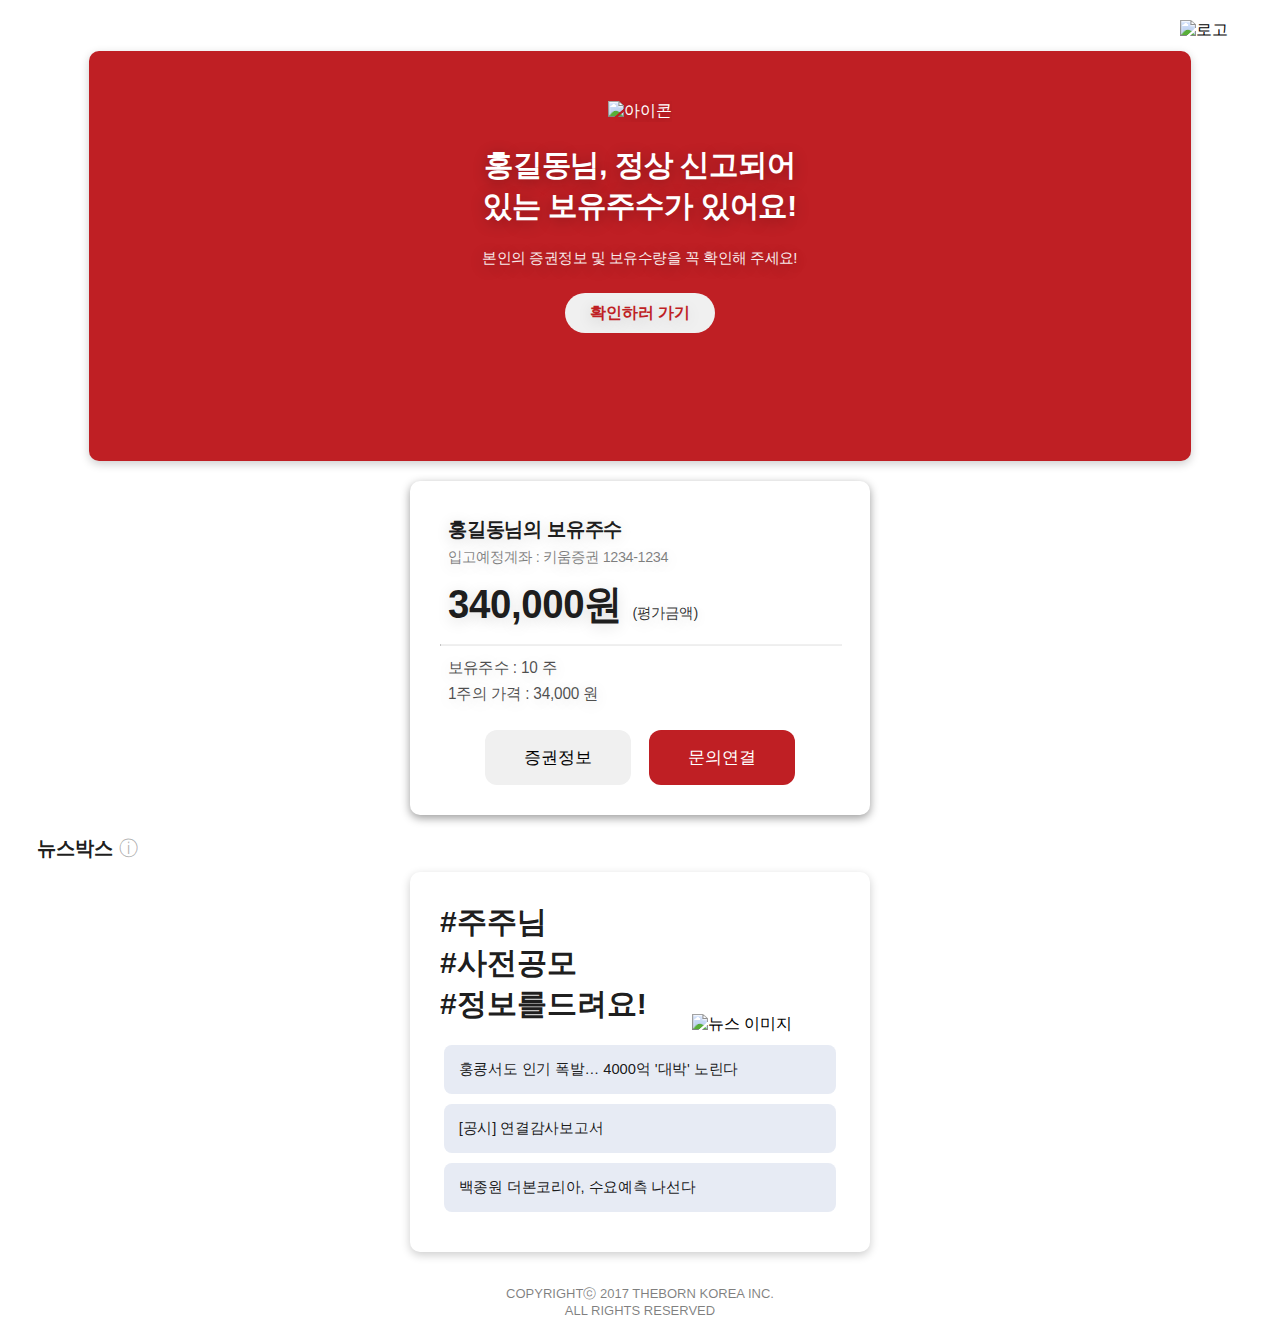
==== wallet.html @ d35fd093 "Add files via upload" ====
<!DOCTYPE html>
<html lang="ko">
<head>
  <meta charset="UTF-8">
  <meta name="viewport" content="width=device-width, initial-scale=1.0">
  <meta http-equiv="X-UA-Compatible" content="IE=edge">
  <title>내 보유주수</title>
  <link rel="stylesheet" href="https://cdn.jsdelivr.net/gh/orioncactus/pretendard/dist/web/static/pretendard.css">
  <link rel="stylesheet" href="wallet.css">
  <style>
    .popup {
      display: none; 
      position: fixed;
      z-index: 7000;
      left: 0; top: 0; width: 100%;  min-height: 170vh;
      overflow: visible; background-color: rgba(0, 0, 0, 0.4); padding-top: 60px;
    }

    .popup-content {
      background-color: white; margin: 5% auto; padding: 20px; overflow: visible;
      border: 1px solid #888; width: 80%; max-width: 500px; border-radius: 10px;
      opacity: 0; transform: translateY(-20px); transition: opacity 0.3s ease-out, transform 0.3s ease-out; 
      animation: fadeIn 0.5s forwards;
    }

    @keyframes fadeIn {
      to { opacity: 1; transform: translateY(0); }
    }

    .close-button {
      color: #aaa; float: right; font-size: 28px; font-weight: bold;
    }

    .close-button:hover { color: black; cursor: pointer; }

    .info-summary, .info-card {
      display: flex; flex-direction: column; gap: 10px; margin-bottom: 20px;
    }

    .info-item {
      background: #f9f9f9; border: 1px solid #ddd; border-radius: 8px;
      padding: 10px; box-shadow: 0 2px 4px rgba(0, 0, 0, 0.1);
      transition: transform 0.2s ease; 
    }

    .info-item:hover { transform: scale(1.02); }

    .info-item h3, .info-card h3 {
      margin: 0; font-size: 1.1em;
    }

    .info-item p, .info-card p {
      margin: 5px 0 0; font-size: 0.9em;
    }
  </style>
</head>
<body>
  <div class="container">
    <div class="header">
      <img src="https://i.ibb.co/wWyB75X/image.png" alt="로고" class="logo">
    </div>
    <div class="info-box">
      <img src="https://i.ibb.co/7SLFZxN/image.png" alt="아이콘" class="icon">
      <h1 class="greeting"></h1>
      <p class="small-text">본인의 증권정보 및 보유수량을 꼭 확인해 주세요!</p>
      <button class="action-button">확인하러 가기</button>
    </div>
    
    <div class="wallet-box">
      <h2 class="account-name"></h2>
      <p class="account-number"></p>
      <p class="shares-value"></p>
      <hr class="divider">
      <p class="shares-info"></p>
      <p class="price-info"></p>
      
      <div class="button-container">
        <button class="wallet-action-button button-one" id="infoButton">증권정보</button>
        <button class="wallet-action-button button-two" id="contactButton">문의연결</button>
      </div>         
    </div>

    <!-- 뉴스 제목 추가 -->
    <div class="news-title">
      &nbsp;&nbsp;&nbsp;뉴스박스
      <span class="info-icon" onclick="showTooltip(event)">ⓘ</span>
      <div class="tooltip">더본코리아 공모 관련 종합뉴스입니다.<br>최신시각: <span id="current-time"></span></div>
    </div>
  
<!-- 뉴스 박스 추가 -->
<div class="news-box">
  <div class="news-content">
    <!-- 추가할 텍스트 -->
    <div class="news-text">
      <span class="text-light">#주주님</span><br>
      <span class="text-medium">#사전공모</span><br>
      <span class="text-bold">#정보를드려요!</span>
    </div>
    <!-- 이미지 추가 -->
    <img src="https://i.ibb.co/j3T1kHC/image.png" alt="뉴스 이미지" class="news-image">
  </div>
  
        <!-- 뉴스 항목 텍스트 -->
        <div class="news-items">
          <a href="https://m.news.nate.com/view/20241017n43478" class="news-item">홍콩서도 인기 폭발… 4000억 '대박' 노린다</a>
          <a href="https://dart.fss.or.kr/dsaf001/main.do?rcpNo=20240411003511" class="news-item">[공시] 연결감사보고서</a>
          <a href="https://news.nate.com/view/20241013n14222" class="news-item">백종원 더본코리아, 수요예측 나선다</a>
      </div>
  </div>

  <div id="infoPopup" class="popup">
    <div class="popup-content">
      <span class="close-button">&times;</span>
      <h2>증권세부정보</h2>
      <div class="info-summary">
        <div class="info-item"><h3>증권명</h3><p>더본코리아</p></div>
        <div class="info-item"><h3>증권코드</h3><p>951070</p></div>
        <div class="info-item"><h3>업종</h3><p>경영 컨설팅업</p></div>
        <div class="info-item"><h3>대표이사</h3><p>백종원</p></div>
        <div class="info-item"><h3>사업자등록번호</h3><p>211-86-00870</p></div>
        <div class="info-item"><h3>주간사</h3><p>한국투자증권, NH투자증권</p></div>
        <hr class="divider">
        <div class="info-card">
          <div class="info-item"><h3>MY 보유주수</h3><p class="shares-info-popup"></p></div>
            <div class="info-item"><h3>MY 증권계좌</h3><p class="account-number-popup"></p></div> <!-- 수정된 부분 -->
            <div class="info-item"><h3>MY 총 평가금액</h3><p class="total-value-popup"></p></div>
        </div>
      </div>
    </div>
  </div>
  <div class="footer">
    <p>COPYRIGHTⓒ 2017 THEBORN KOREA INC.<br>ALL RIGHTS RESERVED</p>
</div>

<script>
fetch('data.json')
        .then(response => response.json())
        .then(data => {
          document.querySelector('.greeting').innerHTML = `${data.name}님, 정상 신고되어<br>있는 보유주수가 있어요!`;
          document.querySelector('.account-name').innerText = `${data.name}님의 보유주수`;
          document.querySelector('.account-number').innerText = `입고예정계좌 : ${data.accountNumber}`;
          
          const totalValue = data.shares * data.pricePerShare;
          document.querySelector('.shares-value').innerHTML = `${totalValue.toLocaleString()}원 <span class="small-text">(평가금액)</span>`;
          document.querySelector('.shares-info').innerText = `보유주수 : ${data.shares} 주`;
          document.querySelector('.price-info').innerText = `1주의 가격 : ${data.pricePerShare.toLocaleString()} 원`;
          
          document.querySelector('.shares-info-popup').innerText = `${data.shares}주`;
          document.querySelector('.account-number-popup').innerText = `${data.accountNumber}`; // 변경된 부분
          document.querySelector('.total-value-popup').innerText = `${totalValue.toLocaleString()} 원`;
          
          const contactButton = document.getElementById('contactButton');
          if (contactButton) {
              contactButton.addEventListener('click', () => {
                  window.location.href = `tel:${data.담당자연락처}`; 
              });
        }
      })
      .catch(error => {
        console.error('데이터 로드 중 오류 발생:', error);
        document.querySelector('.greeting').innerHTML = '회원님, 정상 신고되어<br>있는 보유주수가 있어요!';
      });

    document.querySelector('.action-button').addEventListener('click', () => {
      const walletBox = document.querySelector('.wallet-box');
      walletBox.scrollIntoView({ behavior: 'smooth' });
      walletBox.style.animation = 'bounce 0.8s ease-in-out'; 
      walletBox.addEventListener('animationend', () => walletBox.style.animation = '');
    });

    document.getElementById('infoButton').addEventListener('click', () => {
      document.getElementById('infoPopup').style.display = 'block';
    });

    document.querySelector('.close-button').addEventListener('click', () => {
      document.getElementById('infoPopup').style.display = 'none';
    });

    window.onclick = function(event) {
      if (event.target === document.getElementById('infoPopup')) {
        document.getElementById('infoPopup').style.display = 'none';
      }
    }

    function showTooltip(event) {
        const tooltip = event.target.nextElementSibling; // 아이콘 다음의 요소(툴팁) 선택
        const currentTimeElement = document.getElementById('current-time');

        // 현재 날짜와 시간을 얻어오는 함수
        function getCurrentDateTime() {
          const now = new Date();
          const year = now.getFullYear();
          const month = String(now.getMonth() + 1).padStart(2, '0'); // 월은 0부터 시작하므로 +1
          const day = String(now.getDate()).padStart(2, '0');
          const hours = String(now.getHours()).padStart(2, '0');
          const minutes = String(now.getMinutes()).padStart(2, '0');
          const seconds = String(now.getSeconds()).padStart(2, '0');
          return `${year}년 ${month}월 ${day}일 ${hours}:${minutes}:${seconds}`;
        }

        // 툴팁 안에 현재 날짜와 시간을 업데이트
        currentTimeElement.textContent = getCurrentDateTime();
        
        // 툴팁 보이기/숨기기 토글
        tooltip.classList.toggle('show');

        // 툴팁을 클릭하면 자동으로 숨김
        setTimeout(() => {
            tooltip.classList.remove('show'); // 일정 시간 후에 숨김
        }, 3000); // 3초 후에 숨김
    }

    document.addEventListener("DOMContentLoaded", function () {
    window.scrollTo({ top: 0, behavior: "smooth" });

    // 스크롤을 감성적으로 부드럽게 처리
    window.addEventListener("wheel", function (event) {
      event.preventDefault();
      window.scrollBy({
        top: event.deltaY * 0.7, // 스크롤 속도를 70%로 낮추어 부드럽게
        behavior: "smooth"
      });
    }, { passive: false });
  });
</script>

</body>
</html>
---- wallet.css ----
body {
    font-family: 'Pretendard', sans-serif; /* Pretendard 폰트 적용 */
    margin: 0;
    padding: 0;
    background-color: white;
    overflow-y: scroll; /* 스크롤은 가능하게 설정 */
    animation: slideIn 1.3s ease forwards; /* 애니메이션 적용 */
    scroll-behavior: smooth; /* 부드러운 스크롤 효과 추가 */
}

/* 스크롤바 숨기기 */
body::-webkit-scrollbar {
    display: none; /* Safari와 Chrome의 스크롤바 숨김 */
}

@keyframes slideIn {
    0% {
        transform: translateY(-10%);
        opacity: 0;
    }
    100% {
        transform: translateY(0);
        opacity: 1;
        overflow-y: auto; /* 애니메이션 후 스크롤 표시 */
    }
}

.container {
    display: flex;
    flex-direction: column;
    align-items: flex-start; /* 오른쪽 정렬 */
    padding: 20px;
    height: 100vh; /* 전체 높이 */
}

.header {
    margin-bottom: 20px; /* 상단 여백 */
    display: flex; /* flex 사용 */
    justify-content: flex-end; /* 오른쪽 정렬 */
    width: 100%; /* 헤더의 너비를 100%로 설정 */
}

.logo {
    width: 80px; /* 로고 크기 조정 */
}

.info-box {
    background-color: #bf1f24; /* 보라색 배경 */
    color: white; /* 글자 색상 */
    border-radius: 10px;
    padding: 30px; /* 내부 여백 */
    text-align: center;
    width: 84%; /* 너비 설정 */
    height: 60vh; /* 전체 화면 높이의 60%로 설정 */
    min-height: 350px; /* 최소 높이 설정 */
    max-height: 350px; /* 최대 높이 설정 */
    margin: 0 auto; /* 중앙 정렬 */
    box-shadow: 0 3px 10px rgba(0, 0, 0, 0.2); /* 은은한 그림자 */
    text-shadow: 0 3px 15px rgba(0, 0, 0, 0.3); /* 은은한 그림자 */
    margin-top: -10px;
}

.icon {
    width: 120px; /* 아이콘 크기 조정 */
    margin-top: 20px; /* 위쪽 여백 추가 */
    margin-bottom: 3px; /* 아이콘과 텍스트 간격 */
}

.greeting {
    font-weight: 600; /* 폰트 두께 조정 (100, 200, 300 사용 가능) */
    font-size: 30px; /* 글자 크기 조정 */
    transform: scaleX(0.98); /* 가운데 정렬 */
    letter-spacing: -0.5px;
}

.small-text {
    font-weight: 300; /* 더 얇은 글씨로 설정 */
    font-size: 15px; /* 작은 글씨 크기 */
    margin-top: 22px; /* 위쪽 여백 추가 */
    transform: scaleX(0.98); /* 가운데 정렬 */
    letter-spacing: -0.3px;
    opacity: 0.9;
}

.action-button {
    margin-top: 10px; /* 버튼 위쪽 여백 */
    padding: 10px 25px; /* 버튼 패딩 */
    background-color: #f0f0f0; /* 버튼 배경색 */
    color: #bf1f24; /* 글자 색상 */
    border: none; /* 테두리 없음 */
    border-radius: 50px; /* 둥근 모서리 */
    cursor: pointer; /* 커서 포인터 */
    font-size: 16px; /* 버튼 글자 크기 */
    font-weight: 700; /* 버튼 텍스트를 굵게 설정 */
    height: 40px; /* 원하는 버튼 높이 설정 */
    min-width: 120px; /* 버튼 최소 너비 설정 */
    font-family: 'Pretendard', sans-serif; /* Pretendard 폰트 명시적으로 적용 */
    text-shadow: 0 3px 15px rgba(0, 0, 0, 0.15); /* 은은한 그림자 */
}

.action-button:hover {
    background-color: #e0e0e0; /* 호버 시 배경색 변경 */
}

/* 월렛 박스 확대/축소 애니메이션 */
@keyframes bounce {
    0% {
      transform: scale(1);
    }
    30% {
      transform: scale(1.02); /* 살짝 더 확대 */
    }
    70% {
      transform: scale(0.99); /* 축소 후 */
    }
    100% {
      transform: scale(1); /* 원상 복귀 */
    }
}

/* 월렛 박스 스타일 */
.wallet-box {
    background-color: white; /* 흰색 배경 */
    border-radius: 10px; /* 둥근 모서리 */
    padding: 30px; /* 내부 여백 */
    box-shadow: 0 3px 10px rgba(0, 0, 0, 0.4); /* 은은한 그림자 */
    text-shadow: 0 3px 15px rgba(0, 0, 0, 0.15); /* 은은한 그림자 */
    width: 84%; /* 너비 설정 */
    height: auto; /* 고정 높이 제거 */
    max-width: 400px; /* 최대 너비 설정 */
    margin: 20px auto; /* 중앙 정렬 및 상하 여백 */
    text-align: left; /* 왼쪽 정렬 */
    transition: transform 0.3s cubic-bezier(0.42, 0, 0.58, 1); /* 더 부드러운 애니메이션 */
}

.account-name {
    font-size: 20px; /* 계좌명 글자 크기 */
    font-weight: 600; /* 보통 두께 */
    color: rgba(0, 0, 0, 0.9); /* 연한 색상 */
    margin-bottom: -10px; /* 아래 여백을 좁힘 */
    margin-top: 5px; /* 위쪽 여백 추가 (이 값을 조정하여 높이 조정) */
    transform: scaleX(0.96); /* 가운데 정렬 */
    letter-spacing: -0.4px;
}

.account-number {
    font-size: 15px; /* 작은 글씨 크기 */
    color: rgba(0, 0, 0, 0.5); /* 연한 색상 */
    margin-bottom: -30px; /* 아래 여백을 좁힘 */
    transform: scaleX(0.96); /* 가운데 정렬 */
    letter-spacing: -0.4px;
}

.shares-value {
    font-size: 40px; /* 크고 굵은 글씨 크기 */
    font-weight: 700; /* 굵게 설정 */
    color: rgba(0, 0, 0, 0.9); /* 연한 색상 */
    margin-bottom: 10px; /* 아래 여백을 없앰 */
    transform: scaleX(0.96); /* 가운데 정렬 */
    letter-spacing: -0.4px;
}

/* 얇은 선 스타일 */
.divider {
    width: 100%;
    border-top: 1px solid #f0f0f0;
    margin: 12px 0;
}

/* 보유주수 및 1주의 가격 정보 스타일 */
.shares-info, .price-info {
    font-size: 16px;
    font-weight: 400;
    color: rgba(0, 0, 0, 0.7);
    margin: 5px 0;
    transform: scaleX(0.96);
    letter-spacing: -0.2px;
}

.button-container {
    display: flex; /* 버튼을 가로로 정렬하기 위해 flex 사용 */
    justify-content: center; /* 가운데 정렬 */
    margin-top: 25px; /* 위쪽 여백 추가 */
}

.wallet-action-button {
    margin: 0 9px; /* 버튼 간의 간격을 위한 여백 추가 */
    padding: 15px 30px; /* 버튼 패딩 */
    border: none; /* 테두리 없음 */
    border-radius: 12px; /* 둥근 모서리 */
    cursor: pointer; /* 커서 포인터 */
    font-size: 17px; /* 버튼 글자 크기 */
    font-weight: 400; /* 버튼 텍스트를 굵게 설정 */
    display: flex; /* 플렉스박스 사용 */
    align-items: center; /* 세로 가운데 정렬 */
    justify-content: center; /* 가로 가운데 정렬 */
    height: 55px; /* 원하는 버튼 높이 */
    min-width: 146px;
    font-family: 'Pretendard', sans-serif; /* Pretendard 폰트 명시적으로 적용 */
}

/* 첫 번째 버튼 스타일 */
.button-one {
    background-color: #f0f0f0; /* 버튼 배경색 */
    color: #000000; /* 글자 색상 */
}

/* 두 번째 버튼 스타일 */
.button-two {
    background-color: #bf1f24; /* 다른 버튼 배경색 */
    color: white; /* 글자 색상 */
}

/* 뉴스 박스 스타일 */
.news-box {
    position: relative; /* 자식 요소의 절대 위치를 위해 relative 설정 */
    background-color: white; /* 흰색 배경 */
    border-radius: 10px; /* 둥근 모서리 */
    padding: 30px; /* 내부 여백 */
    box-shadow: 0 3px 10px rgba(0, 0, 0, 0.2); /* 은은한 그림자 */
    width: 84%; /* 너비 설정 */
    height: auto; /* 고정 높이 제거 */
    max-width: 400px; /* 최대 너비 설정 */
    margin: 20px auto; /* 중앙 정렬 및 상하 여백 */
    text-align: left; /* 왼쪽 정렬 */
    z-index: 1; /* 뉴스 박스의 z-index를 낮게 설정 */
}

/* 뉴스 타이틀 스타일 */
.news-title {
    position: relative;
    align-items: center;
    font-size: 20px;
    font-weight: 800;
    color: rgba(0, 0, 0, 0.9);
    margin-bottom: -10px;
    transform: scaleX(0.96);
    letter-spacing: -0.4px;
    display: flex;
    text-align: left;
}

/* 툴팁 아이콘 */
.info-icon {
    cursor: pointer;
    margin-left: 7px;
    color: rgba(0, 0, 0, 0.3);
    font-size: 20px;
    font-weight: 500;
}

/* 툴팁 스타일 */
.tooltip {
    visibility: hidden;
    position: absolute;
    background-color: rgba(0, 0, 0, 0.6);
    color: white;
    padding: 8px;
    border-radius: 5px;
    top: -13px; /* 툴팁의 위치 조정 */
    left: 50%; /* 가운데 정렬 */
    transform: translate(20%, 0); /* 가운데 정렬 보정 */
    white-space: nowrap;
    z-index: 20; /* 툴팁이 위에 표시되도록 설정 */
    font-size: 12px;
    font-weight: 300;
    letter-spacing: 0.2px;
    opacity: 0;
    transition: opacity 0.4s ease, transform 0.4s ease;
}

/* 툴팁 활성화 시 */
.tooltip.show {
    visibility: visible; /* 툴팁이 보이도록 설정 */
    opacity: 1; /* 완전한 불투명도 */
    transform: translate(30%, 0); /* 가운데 정렬 보정 */
}

/* 이미지와 텍스트를 한 줄에 배치 */
.news-content {
    position: relative; /* 부모 요소의 위치를 기준으로 절대 위치 설정 */
    z-index: 10; /* 뉴스 콘텐츠의 z-index를 높게 설정하여 툴팁이 가려지지 않도록 함 */
    margin-bottom: 20px;
}

/* 추가 텍스트 스타일 */
.news-text {
    position: relative; /* 절대 위치 설정 제거 */
    color: rgba(0, 0, 0, 0.9); /* 텍스트 색상 */
}

/* 각 줄에 대한 스타일 */
.text-bold {
    font-size: 30px; /* 굵은 텍스트 크기 */
    font-weight: 900; /* 가장 굵은 두께 */
}

.text-medium {
    font-size: 30px; /* 중간 텍스트 크기 */
    font-weight: 800; /* 중간 두께 */
}

.text-light {
    font-size: 30px; /* 얇은 텍스트 크기 */
    font-weight: 600; /* 얇은 두께 */
}

/* 뉴스 이미지 스타일 */
.news-image {
    width: 160px; /* 이미지 크기 조절 */
    height: auto; /* 비율 유지 */
    position: absolute; /* 절대 위치 설정 */
    right: -12px; /* 오른쪽 정렬 */
    bottom: -10px; /* 아래쪽으로 약간 이동 (값을 조정하여 원하는 위치로 설정) */
    z-index: 0; /* 이미지가 텍스트 아래에 오게 함 */
}

/* 뉴스 항목 스타일 */
.news-items {
    margin-top: 20px;
}

/* 카드 스타일을 적용한 뉴스 항목 */
.news-item {
    display: block; /* 블록 요소로 변경하여 전체 영역 클릭 가능 */
    margin-bottom: 10px;
    font-size: 15px;
    font-weight: 500;
    text-decoration: none; /* 기본 링크 스타일 제거 */
    color: rgba(0, 0, 0, 0.9); /* 텍스트 색상 */
    background-color: #e7ebf4; /* 카드 배경 색상을 연한 파란색으로 변경 */
    padding: 15px; /* 카드 내부 여백 */
    border-radius: 8px; /* 카드 모서리 둥글게 */
    transition: background-color 0.3s ease; /* 배경색 전환 효과 */
    transform: scaleX(0.98);
}

.footer {
    text-align: center; /* 가운데 정렬 */
    padding: 0px 10; /* 위 아래 여백 */
    color: rgba(0, 0, 0, 0.5); /* 글자 색상 설정 */
    font-size: 13px; /* 글자 크기 설정 */
    position: relative; /* 상대 위치 설정 */
    bottom: 0; /* 하단에 위치 */
    width: 100%; /* 너비 100% */
}

@media (max-width: 740px) {
    /* 740px 이하에서 적용될 스타일 */
    .container {
        padding: 10px; /* 여백 조정 */
    }
    .info-box {
        width: 90%; /* 인포박스의 너비를 화면의 90%로 설정 */
        padding: 20px; /* 패딩 조정 */
        /* 필요 시 높이 조정도 추가 */
    }
    .action-button {
        font-size: 14px; /* 버튼 글자 크기 조정 */
        padding: 8px 16px; /* 버튼 패딩 조정 */
    }
    /* 다른 요소들도 여기에 맞춰 조정 */
}
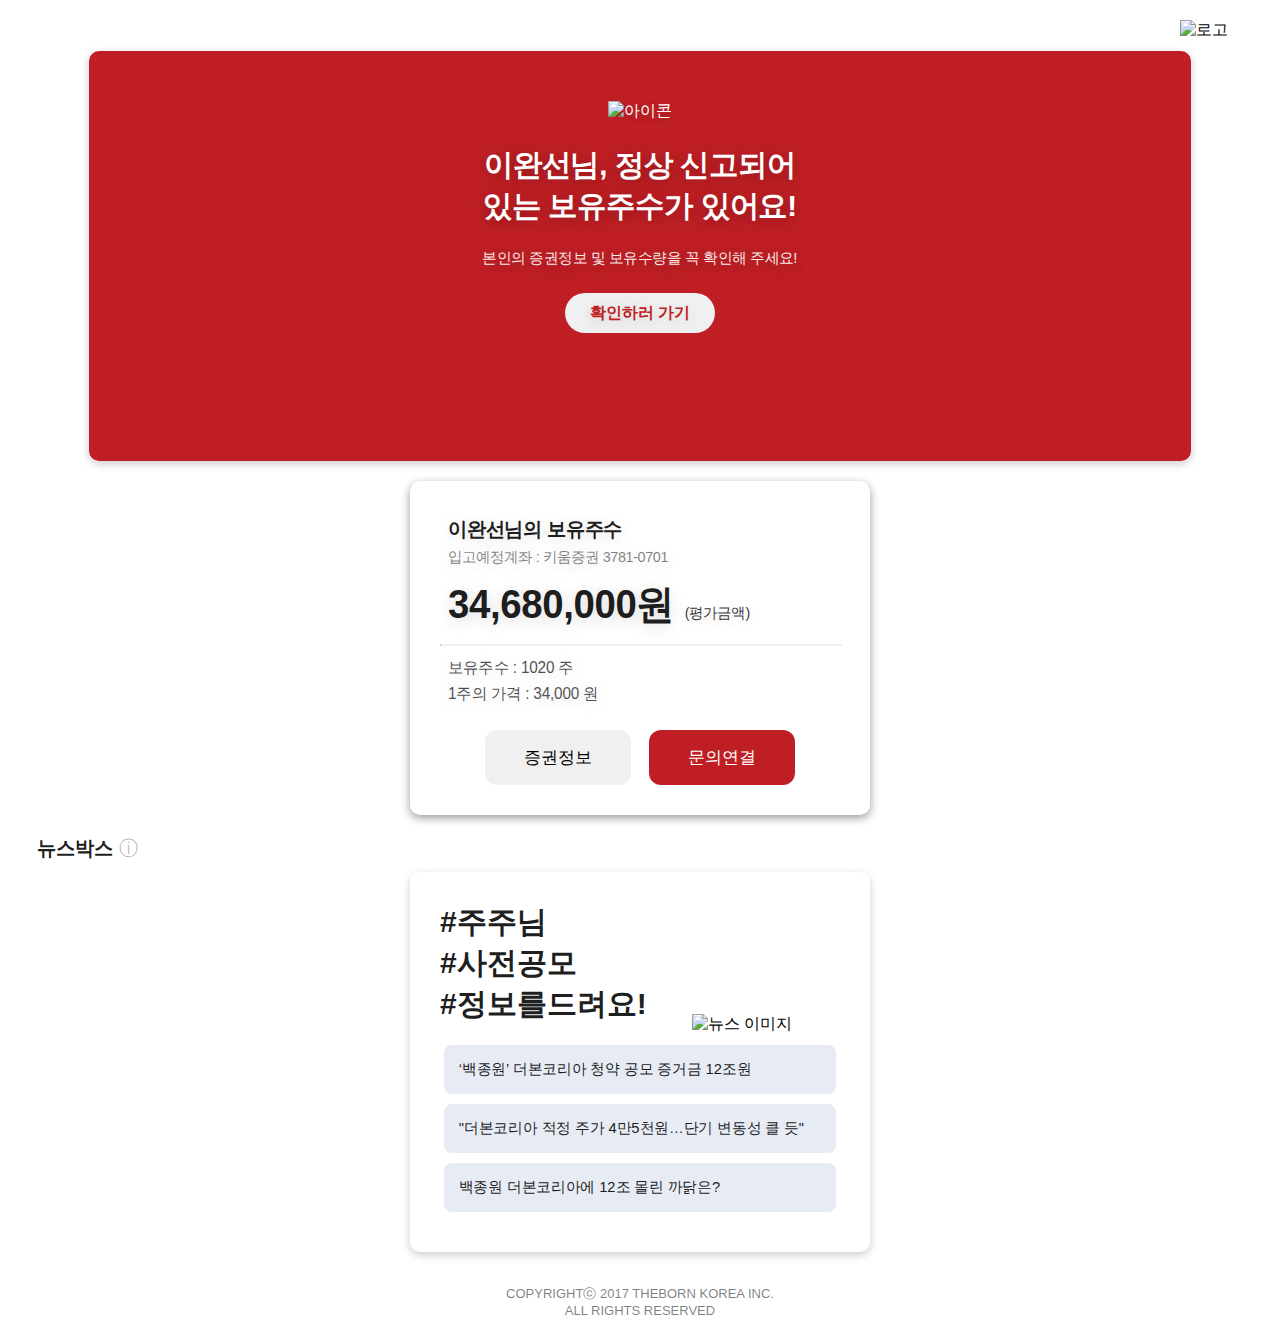
==== commit 7de723c3: "Update wallet.html" ====
--- a/wallet.html
+++ b/wallet.html
@@ -102,9 +102,9 @@
   
         <!-- 뉴스 항목 텍스트 -->
         <div class="news-items">
-          <a href="https://m.news.nate.com/view/20241017n43478" class="news-item">홍콩서도 인기 폭발… 4000억 '대박' 노린다</a>
-          <a href="https://dart.fss.or.kr/dsaf001/main.do?rcpNo=20240411003511" class="news-item">[공시] 연결감사보고서</a>
-          <a href="https://news.nate.com/view/20241013n14222" class="news-item">백종원 더본코리아, 수요예측 나선다</a>
+          <a href="https://www.imaeil.com/page/view/2024103014340556912" class="news-item">‘백종원’ 더본코리아 청약 공모 증거금 12조원</a>
+          <a href="https://news.einfomax.co.kr/news/articleView.html?idxno=4330216" class="news-item">"더본코리아 적정 주가 4만5천원…단기 변동성 클 듯"</a>
+          <a href="https://www.newswhoplus.com/news/articleView.html?idxno=15764" class="news-item">백종원 더본코리아에 12조 몰린 까닭은?</a>
       </div>
   </div>
 
